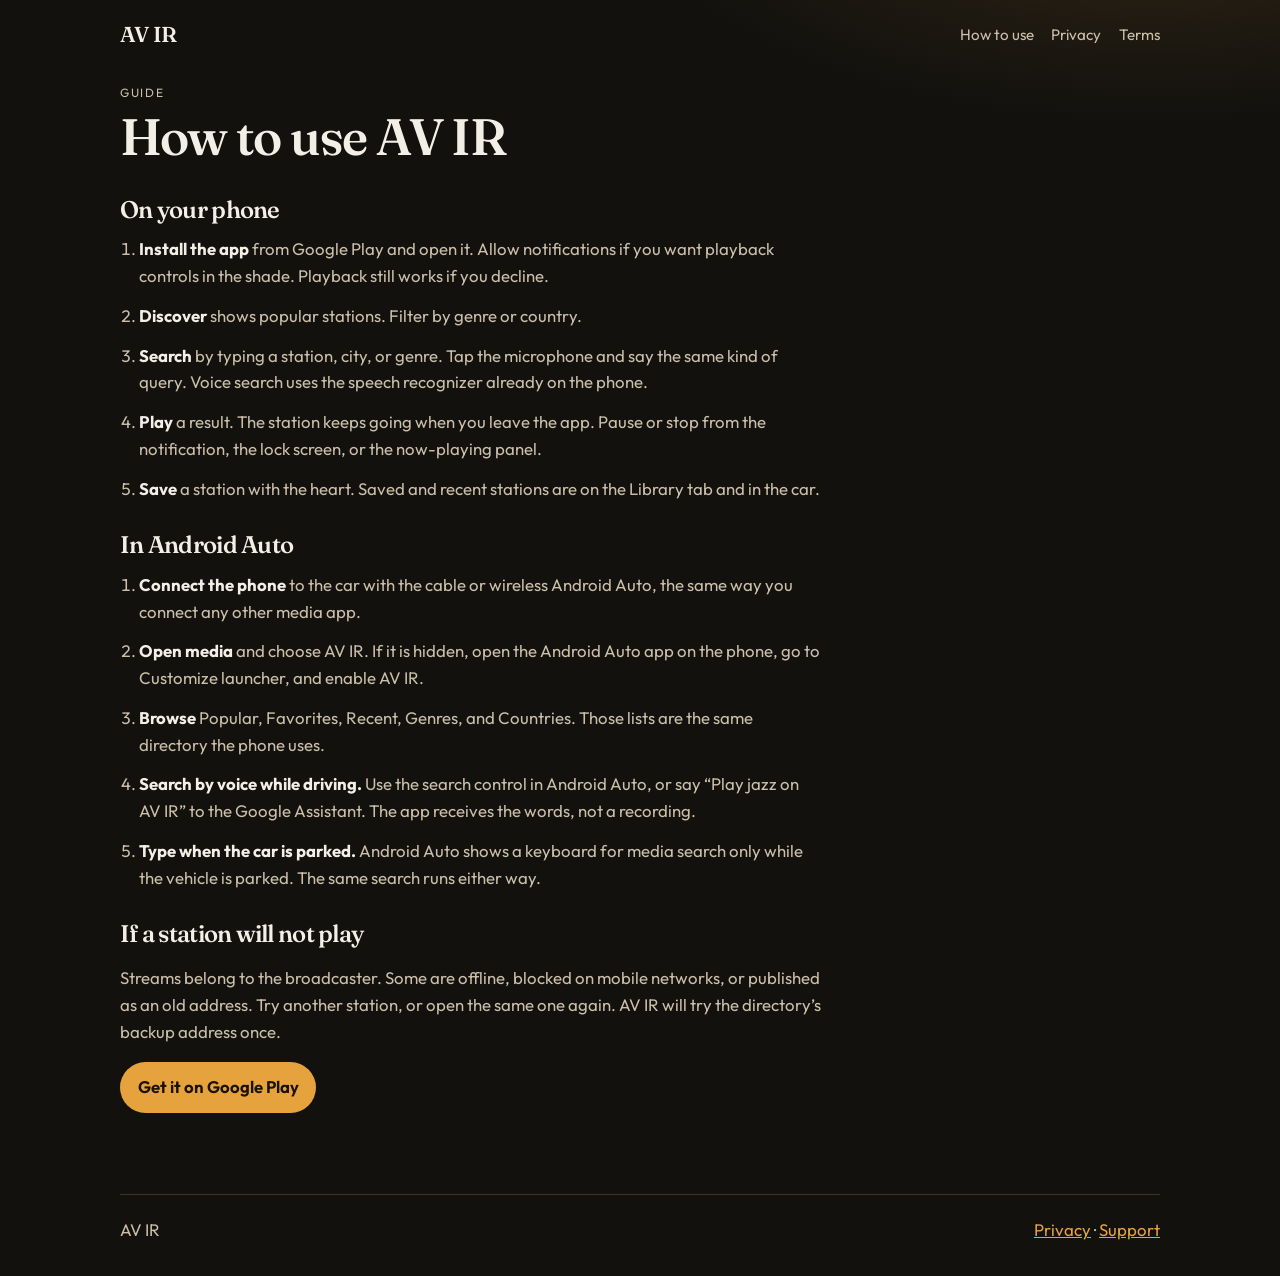
==== guide.html @ 22670c3b "Publish the AV IR site. Serve the home, guide, privacy policy, and terms pages without the Android a" ====
<!DOCTYPE html>
<html lang="en">
<head>
  <meta charset="utf-8">
  <meta name="viewport" content="width=device-width, initial-scale=1">
  <title>How to use AV IR</title>
  <meta name="description" content="Install AV IR, search for stations by voice or typing, and open it in Android Auto.">
  <link rel="icon" href="favicon.svg" type="image/svg+xml">
  <link rel="canonical" href="https://agndreamz.github.io/av-ir-website/guide.html">
  <link rel="preconnect" href="https://fonts.googleapis.com">
  <link rel="preconnect" href="https://fonts.gstatic.com" crossorigin>
  <link href="https://fonts.googleapis.com/css2?family=Fraunces:opsz,wght@9..144,560&family=Outfit:wght@400;600&display=swap" rel="stylesheet">
  <link rel="stylesheet" href="styles.css">
</head>
<body>
  <div class="wrap">
    <header class="site">
      <a class="brand" href="index.html">AV IR</a>
      <nav>
        <a href="guide.html">How to use</a>
        <a href="privacy.html">Privacy</a>
        <a href="terms.html">Terms</a>
      </nav>
    </header>

    <article class="policy">
      <p class="kicker">Guide</p>
      <h1>How to use AV IR</h1>

      <h2>On your phone</h2>
      <ol class="steps">
        <li><strong>Install the app</strong> from Google Play and open it. Allow notifications if you want playback controls in the shade. Playback still works if you decline.</li>
        <li><strong>Discover</strong> shows popular stations. Filter by genre or country.</li>
        <li><strong>Search</strong> by typing a station, city, or genre. Tap the microphone and say the same kind of query. Voice search uses the speech recognizer already on the phone.</li>
        <li><strong>Play</strong> a result. The station keeps going when you leave the app. Pause or stop from the notification, the lock screen, or the now-playing panel.</li>
        <li><strong>Save</strong> a station with the heart. Saved and recent stations are on the Library tab and in the car.</li>
      </ol>

      <h2>In Android Auto</h2>
      <ol class="steps">
        <li><strong>Connect the phone</strong> to the car with the cable or wireless Android Auto, the same way you connect any other media app.</li>
        <li><strong>Open media</strong> and choose AV IR. If it is hidden, open the Android Auto app on the phone, go to Customize launcher, and enable AV IR.</li>
        <li><strong>Browse</strong> Popular, Favorites, Recent, Genres, and Countries. Those lists are the same directory the phone uses.</li>
        <li><strong>Search by voice while driving.</strong> Use the search control in Android Auto, or say “Play jazz on AV IR” to the Google Assistant. The app receives the words, not a recording.</li>
        <li><strong>Type when the car is parked.</strong> Android Auto shows a keyboard for media search only while the vehicle is parked. The same search runs either way.</li>
      </ol>

      <h2>If a station will not play</h2>
      <p>Streams belong to the broadcaster. Some are offline, blocked on mobile networks, or published as an old address. Try another station, or open the same one again. AV IR will try the directory’s backup address once.</p>

      <p><a class="button" href="https://play.google.com/store/apps/details?id=com.agndreamz.avir">Get it on Google Play</a></p>
    </article>

    <footer class="site">
      <span>AV IR</span>
      <span><a href="privacy.html">Privacy</a> · <a href="https://github.com/agndreamz/av-ir-website/issues">Support</a></span>
    </footer>
  </div>
</body>
</html>
---- styles.css ----
:root {
  --bg: #12110e;
  --raise: #1c1a16;
  --ink: #f4efe6;
  --muted: #cbbfaa;
  --line: #3a342b;
  --amber: #e6a23c;
  --amber-ink: #1a1206;
  --signal: #9fcbbc;
  --max: 1040px;
  --serif: "Fraunces", "Iowan Old Style", Palatino, Georgia, serif;
  --sans: "Outfit", "Avenir Next", "Segoe UI", sans-serif;
}

* { box-sizing: border-box; }

html { scroll-behavior: smooth; }

body {
  margin: 0;
  background:
    radial-gradient(900px 420px at 90% -10%, rgba(230, 162, 60, 0.16), transparent 60%),
    var(--bg);
  color: var(--ink);
  font-family: var(--sans);
  font-size: 1.05rem;
  line-height: 1.6;
}

a { color: var(--amber); }

img { max-width: 100%; }

.wrap {
  width: min(var(--max), calc(100% - 2rem));
  margin: 0 auto;
}

header.site {
  display: flex;
  align-items: center;
  justify-content: space-between;
  padding: 1.1rem 0;
  border-bottom: 1px solid transparent;
}

.brand {
  display: flex;
  align-items: center;
  gap: 0.7rem;
  color: var(--ink);
  text-decoration: none;
  font-family: var(--serif);
  font-weight: 560;
  letter-spacing: -0.03em;
  font-size: 1.35rem;
}

nav { display: flex; gap: 1.1rem; flex-wrap: wrap; }

nav a {
  color: var(--muted);
  text-decoration: none;
  font-size: 0.95rem;
}

nav a:hover { color: var(--ink); }

.hero {
  display: grid;
  grid-template-columns: 1.3fr 0.7fr;
  gap: 2.5rem;
  align-items: center;
  padding: 3.5rem 0 2.5rem;
}

h1, h2, h3 { font-family: var(--serif); font-weight: 560; letter-spacing: -0.03em; line-height: 1.15; }

h1 { font-size: clamp(2.6rem, 6vw, 4.6rem); margin: 0 0 0.8rem; }

h2 { font-size: clamp(1.7rem, 3vw, 2.3rem); margin: 0 0 0.6rem; }

.lede { font-size: 1.2rem; color: var(--muted); max-width: 38rem; }

.actions { display: flex; gap: 0.8rem; flex-wrap: wrap; margin-top: 1.5rem; }

.button {
  display: inline-block;
  background: var(--amber);
  color: var(--amber-ink);
  text-decoration: none;
  padding: 0.75rem 1.1rem;
  border-radius: 999px;
  font-weight: 650;
}

.button.quiet {
  background: transparent;
  color: var(--ink);
  border: 1px solid var(--line);
}

.dial {
  width: min(280px, 100%);
  margin-left: auto;
  aspect-ratio: 1;
}

.panel {
  background: var(--raise);
  border: 1px solid var(--line);
  border-radius: 22px;
  padding: 1.3rem 1.3rem 1.1rem;
}

.grid {
  display: grid;
  grid-template-columns: repeat(3, 1fr);
  gap: 1rem;
  padding-bottom: 3rem;
}

.grid article h3 { margin: 0 0 0.35rem; font-size: 1.3rem; }

.grid p, .steps p { color: var(--muted); margin: 0; }

.kicker {
  color: var(--signal);
  text-transform: uppercase;
  letter-spacing: 0.14em;
  font-size: 0.75rem;
  margin-bottom: 0.4rem;
}

section.block { padding: 1rem 0 3rem; }

ol.steps { margin: 0; padding-left: 1.2rem; }

ol.steps li { margin: 0.8rem 0; }

ol.steps strong { color: var(--ink); }

.policy { max-width: 44rem; padding-bottom: 4rem; }

.policy h1 { font-size: clamp(2.2rem, 4vw, 3.2rem); }

.policy h2 { margin-top: 1.8rem; font-size: 1.5rem; }

.policy p, .policy li { color: var(--muted); }

footer.site {
  border-top: 1px solid var(--line);
  padding: 1.4rem 0 2rem;
  color: var(--muted);
  display: flex;
  justify-content: space-between;
  gap: 1rem;
  flex-wrap: wrap;
}

@media (max-width: 800px) {
  .hero, .grid { grid-template-columns: 1fr; }
  .dial { margin: 0; }
}
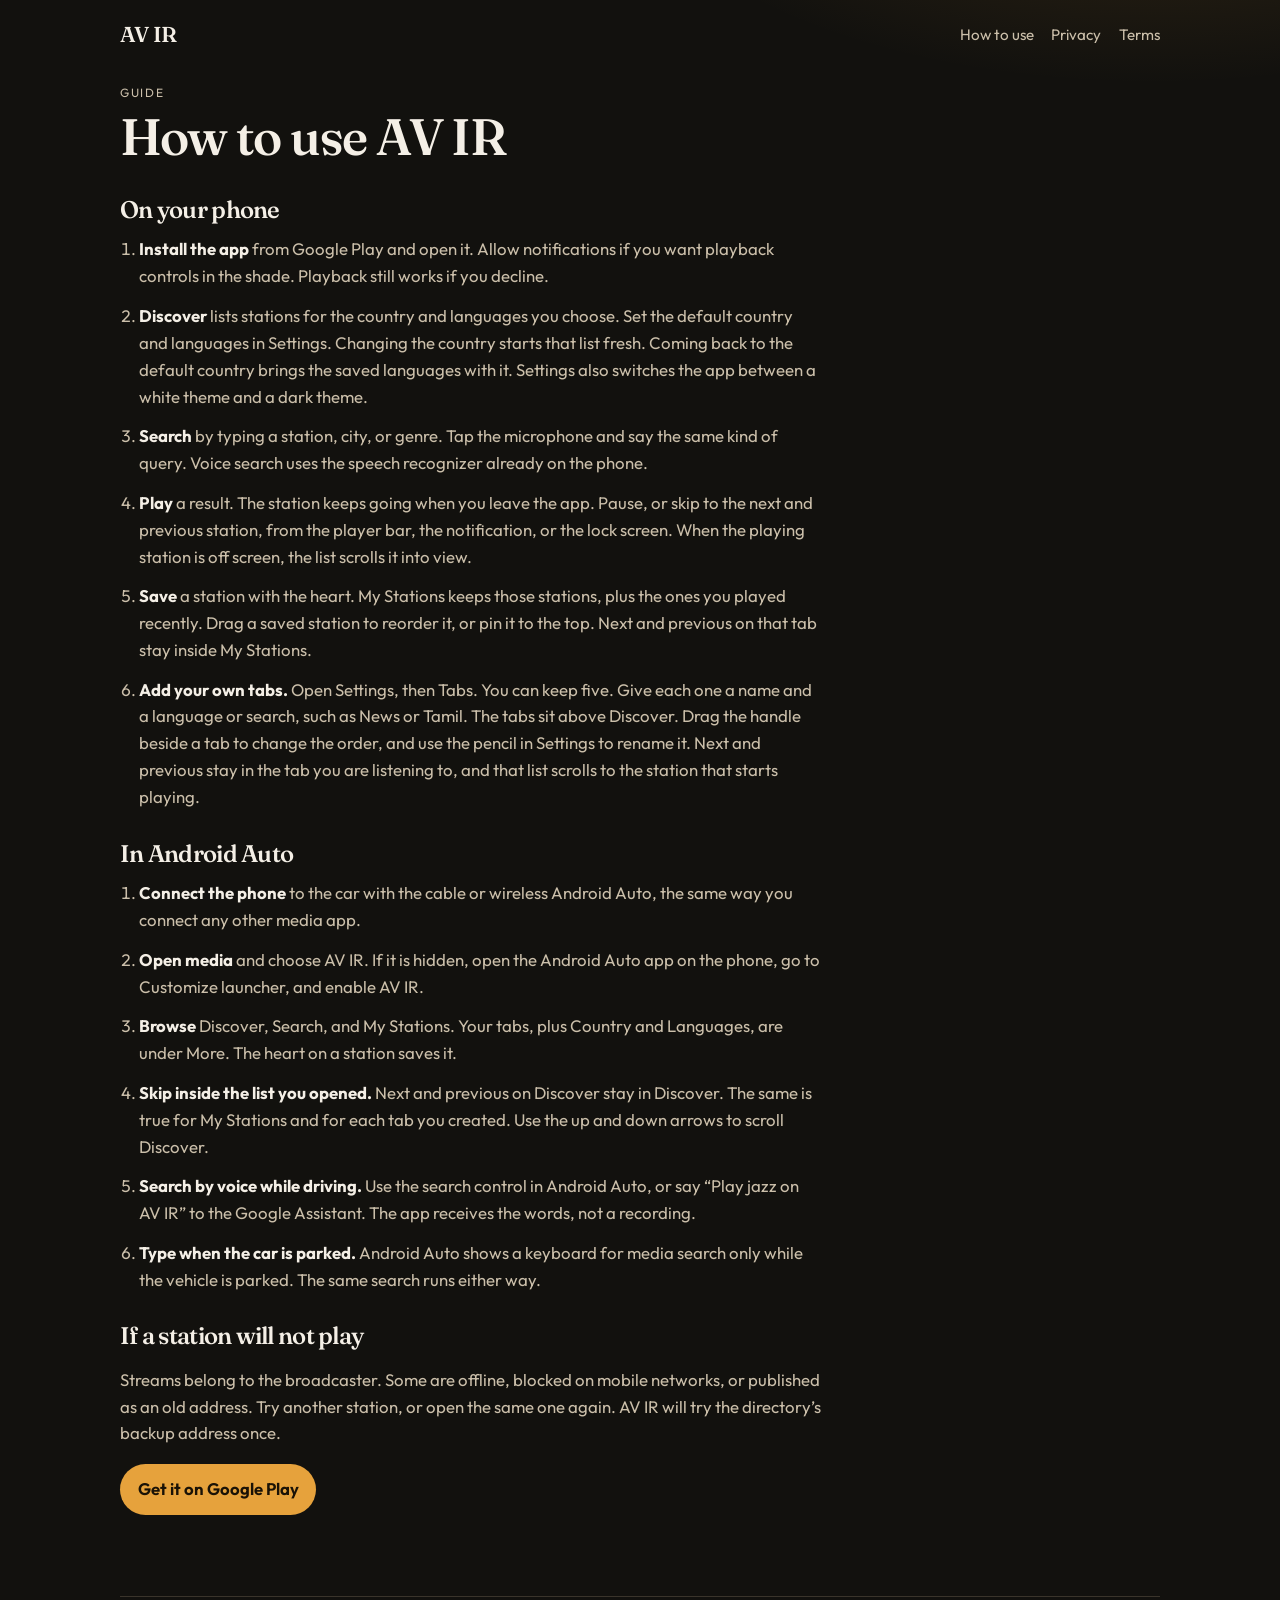
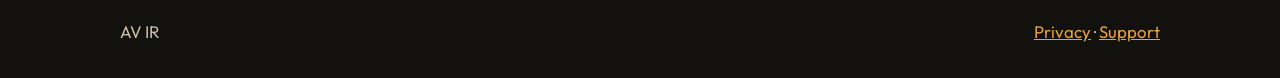
==== commit 88dffbfc: "Describe custom tabs and per-list skip on the public site. Co-authored-by: Cursor <cursoragent@curso" ====
--- a/guide.html
+++ b/guide.html
@@ -4,7 +4,7 @@
   <meta charset="utf-8">
   <meta name="viewport" content="width=device-width, initial-scale=1">
   <title>How to use AV IR</title>
-  <meta name="description" content="Install AV IR, search for stations by voice or typing, and open it in Android Auto.">
+  <meta name="description" content="Install AV IR, discover stations by language, add your own tabs, and open the same lists in Android Auto.">
   <link rel="icon" href="favicon.svg" type="image/svg+xml">
   <link rel="canonical" href="https://agndreamz.github.io/av-ir-website/guide.html">
   <link rel="preconnect" href="https://fonts.googleapis.com">
@@ -30,17 +30,19 @@
       <h2>On your phone</h2>
       <ol class="steps">
         <li><strong>Install the app</strong> from Google Play and open it. Allow notifications if you want playback controls in the shade. Playback still works if you decline.</li>
-        <li><strong>Discover</strong> shows popular stations. Filter by genre or country.</li>
+        <li><strong>Discover</strong> lists stations for the country and languages you choose. Set the default country and languages in Settings. Changing the country starts that list fresh. Coming back to the default country brings the saved languages with it. Settings also switches the app between a white theme and a dark theme.</li>
         <li><strong>Search</strong> by typing a station, city, or genre. Tap the microphone and say the same kind of query. Voice search uses the speech recognizer already on the phone.</li>
-        <li><strong>Play</strong> a result. The station keeps going when you leave the app. Pause or stop from the notification, the lock screen, or the now-playing panel.</li>
-        <li><strong>Save</strong> a station with the heart. Saved and recent stations are on the Library tab and in the car.</li>
+        <li><strong>Play</strong> a result. The station keeps going when you leave the app. Pause, or skip to the next and previous station, from the player bar, the notification, or the lock screen. When the playing station is off screen, the list scrolls it into view.</li>
+        <li><strong>Save</strong> a station with the heart. My Stations keeps those stations, plus the ones you played recently. Drag a saved station to reorder it, or pin it to the top. Next and previous on that tab stay inside My Stations.</li>
+        <li><strong>Add your own tabs.</strong> Open Settings, then Tabs. You can keep five. Give each one a name and a language or search, such as News or Tamil. The tabs sit above Discover. Drag the handle beside a tab to change the order, and use the pencil in Settings to rename it. Next and previous stay in the tab you are listening to, and that list scrolls to the station that starts playing.</li>
       </ol>
 
       <h2>In Android Auto</h2>
       <ol class="steps">
         <li><strong>Connect the phone</strong> to the car with the cable or wireless Android Auto, the same way you connect any other media app.</li>
         <li><strong>Open media</strong> and choose AV IR. If it is hidden, open the Android Auto app on the phone, go to Customize launcher, and enable AV IR.</li>
-        <li><strong>Browse</strong> Popular, Favorites, Recent, Genres, and Countries. Those lists are the same directory the phone uses.</li>
+        <li><strong>Browse</strong> Discover, Search, and My Stations. Your tabs, plus Country and Languages, are under More. The heart on a station saves it.</li>
+        <li><strong>Skip inside the list you opened.</strong> Next and previous on Discover stay in Discover. The same is true for My Stations and for each tab you created. Use the up and down arrows to scroll Discover.</li>
         <li><strong>Search by voice while driving.</strong> Use the search control in Android Auto, or say “Play jazz on AV IR” to the Google Assistant. The app receives the words, not a recording.</li>
         <li><strong>Type when the car is parked.</strong> Android Auto shows a keyboard for media search only while the vehicle is parked. The same search runs either way.</li>
       </ol>
--- a/styles.css
+++ b/styles.css
@@ -115,7 +115,7 @@
 
 .grid {
   display: grid;
-  grid-template-columns: repeat(3, 1fr);
+  grid-template-columns: repeat(auto-fit, minmax(220px, 1fr));
   gap: 1rem;
   padding-bottom: 3rem;
 }
